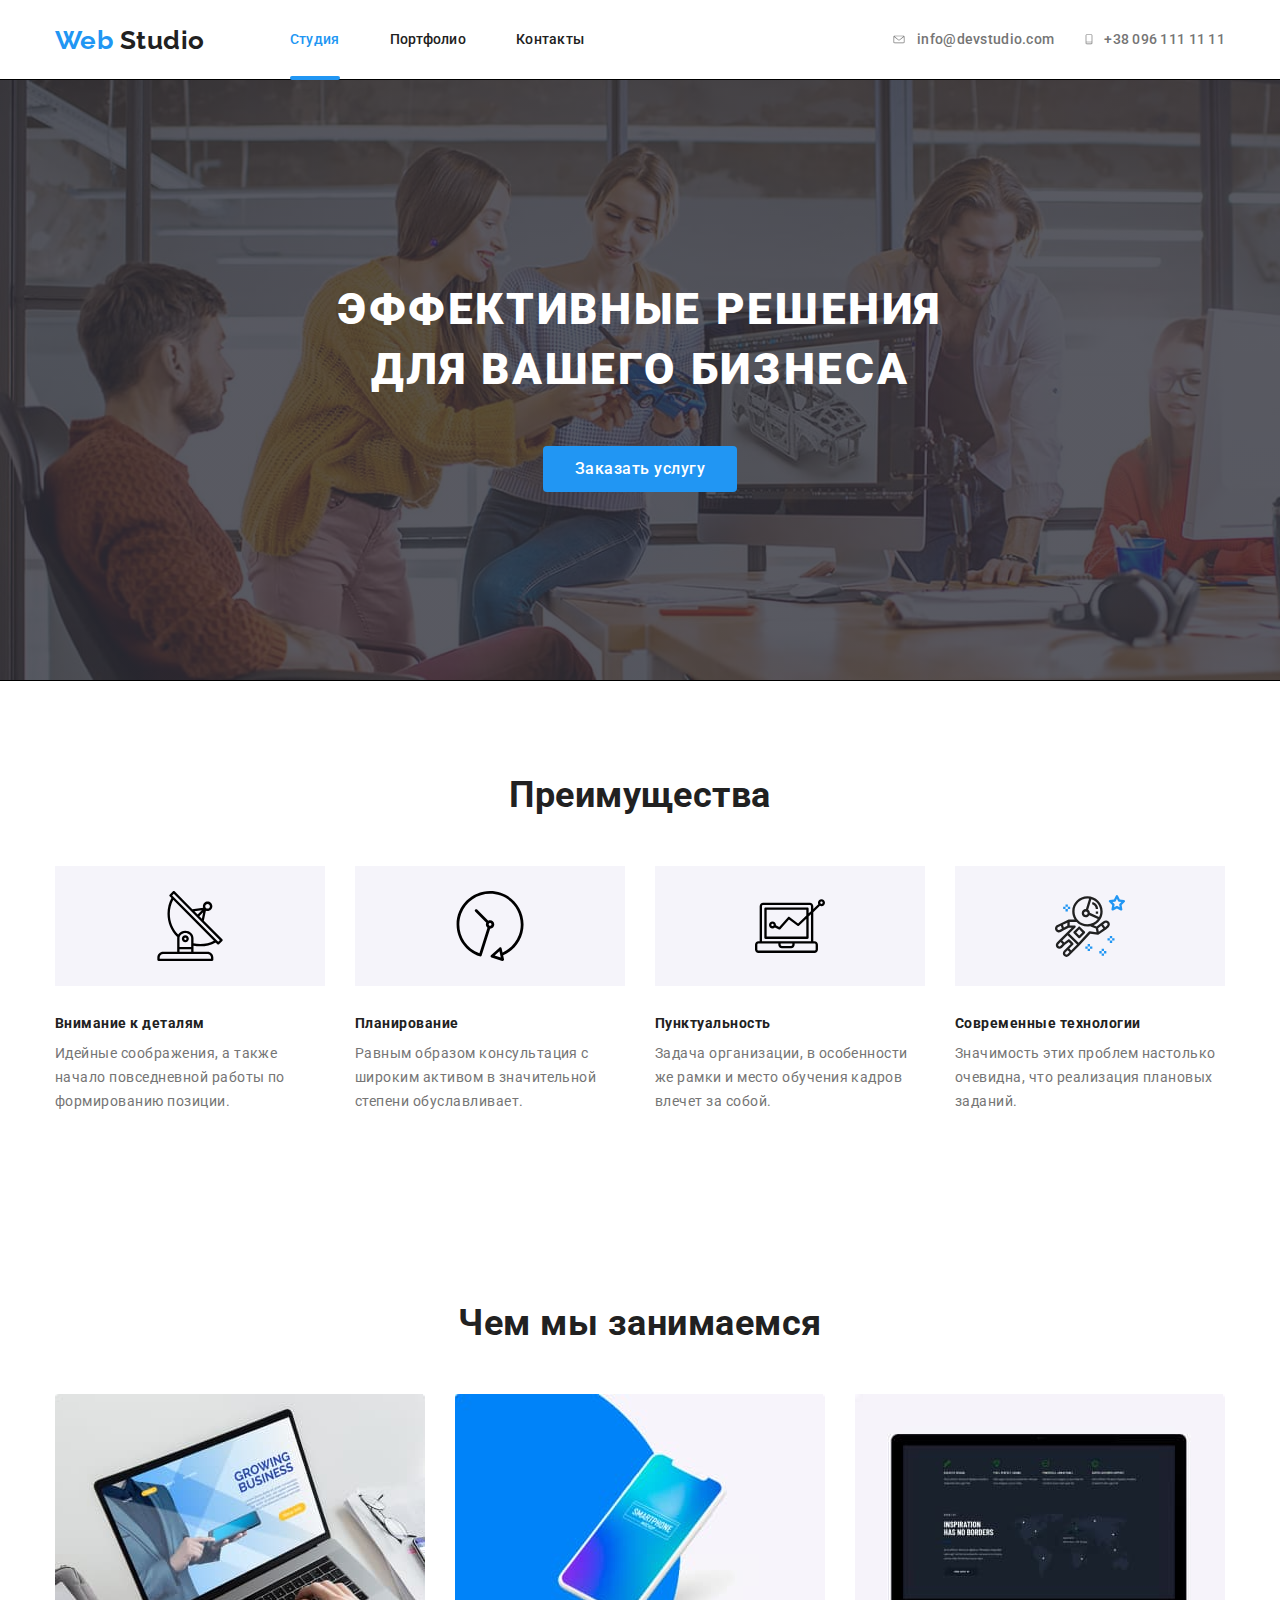
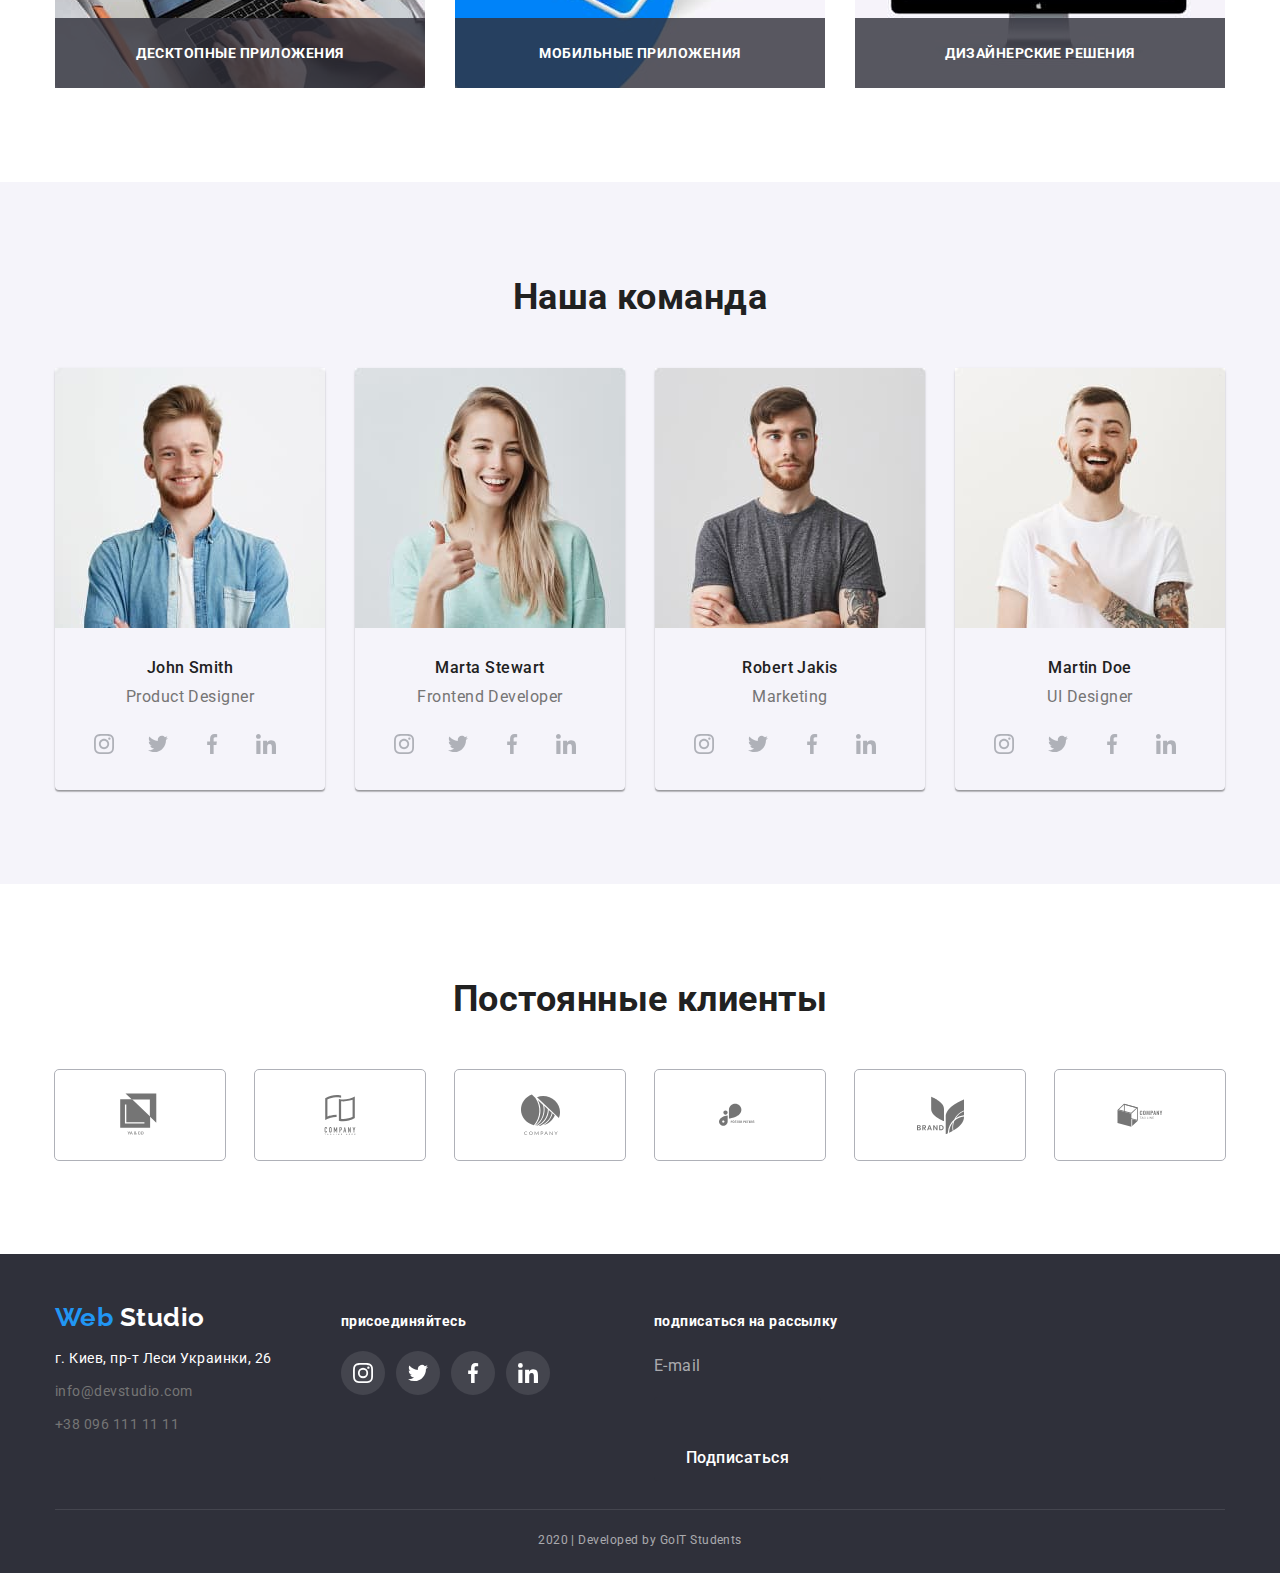
==== index.html @ e04cdd91 "Почти закончила ДЗ 5" ====
<!DOCTYPE html>
<html lang="ru">
  <head>
    <meta charset="UTF-8" />
    <meta name="viewport" content="width=device-width, initial-scale=1.0" />
    <title>Document</title>
    <link
      href="https://fonts.googleapis.com/css2?family=Raleway:wght@700&family=Roboto:wght@400;500;700;900&display=swap"
      rel="stylesheet"
    />
    <link
      rel="stylesheet"
      href="https://cdnjs.cloudflare.com/ajax/libs/modern-normalize/0.6.0/modern-normalize.min.css"
    />
    <link rel="stylesheet" href="./css/common.css" />
    <link rel="stylesheet" href="./css/main.css" />
  </head>
  <body class="body-page">
    <header class="page-header">
      <!-- Шапка -->
      <nav class="container main-nav">
        <!-- Логотип -->
        <a href="/" class="logo">
          Web <span class="logo color">Studio</span>
        </a>
        <!--Новигация-->
        <ul class="site-nav list">
          <li class="item"><a href="./index.html" class="link current">Студия</a></li>
          <li class="item">
            <a href="./portfolio.html" class="link">Портфолио</a>
          </li>
          <li class="item"><a href="/" class="link">Контакты</a></li>
        </ul>
        <!--Контакты-->
        <ul class="contact-nav list">
          <li class="item">
            <a href="mailto:info@devstudio.com" class="link"><svg class="icon-envelope" width="16" height="11"><use href="./img/symbol-defs.svg#icon-envelope"></use></svg>info@devstudio.com </a> 
          </li>
          <li class="item">
            <a href="tel:+380961111111" class="link"><svg class="icon-vector" width="10" height="15"><use href="./img/symbol-defs.svg#icon-Vector"></use></svg>+38 096 111 11 11</a>
          </li>
        </ul>
      </nav>
    </header>
    <main>
      <!--Герой!-->
      <section class="hero">
        <h1 class="hero-title">
          Эффективные решения<br />
          для вашего бизнеса
        </h1>
        <!--Кнопка-->
        <a href="/" class="button primary">Заказать услугу</a>
      </section>
      <!--Преимущества-->
      <section class="section">
        <div class="container">
          <h2 class="section-title">Преимущества</h2>
          <ul class="feature-list list">
            <li class="item">
              <div class="icon-feature">
              <svg class="icon-antenna" width="70" height="70"><use href="./img/symbol-defs.svg#icon-antenna"></use></svg></div>
              <h3 class="title">Внимание к деталям</h3>
              <p class="text">
                Идейные соображения, а также начало повседневной работы по
                формированию позиции.
              </p>
            </li>

            <li class="item">
              <div class="icon-feature">
              <svg class="icon-clock" width="70" height="70"><use href="./img/symbol-defs.svg#icon-Clock"></use></svg></div>
              <h3 class="title">Планирование</h3>
              <p class="text">
                Равным образом консультация с широким активом в значительной
                степени обуславливает.
              </p>
            </li>

            <li class="item">
              <div class="icon-feature">
                <svg class="icon-picture" width="70" height="70"><use href="./img/symbol-defs.svg#icon-Picture"></use></svg></div>
              <h3 class="title">Пунктуальность</h3>
              <p class="text">
                Задача организации, в особенности же рамки и место обучения
                кадров влечет за собой.
              </p>
            </li>

            <li class="item">
              <div class="icon-feature">
              <svg class="icon-picture last" width="70" height="70"><use href="./img/symbol-defs.svg#icon-Picture1"></use></svg></div>
              <h3 class="title">Современные технологии</h3>
              <p class="text">
                Значимость этих проблем настолько очевидна, что реализация
                плановых заданий.
              </p>
            </li>
          </ul>
        </div>
      </section>
      <!-- Чем мы занимаемся -->
      <section class="section">
        <div class="container">
          <h2 class="section-title">Чем мы занимаемся</h2>
          <ul class="skill-list list">
            <li class="item">
              <img
                class="image"
                src="./img/img1.jpg"
                alt="ноутбук"
                width="370"
              />
              <h3 class="title">Десктопные приложения</h3>
            </li>

            <li class="item">
              <img
                class="image"
                src="./img/img2.jpg"
                alt="смартфон"
                width="370"
              />
              <h3 class="title">Мобильные приложения</h3>
            </li>

            <li class="item">
              <img
                class="image"
                src="./img/img3.jpg"
                alt="монитор"
                width="370"
              />
              <h3 class="title">Дизайнерские решения</h3>
            </li>
          </ul>
        </div>
      </section>
      <!-- Наша команда -->
      <section class="section team">
        <div class="container">
          <h2 class="section-title">Наша команда</h2>
          <ul class="team-list list">
            <li class="item">
              <img
                class="foto"
                src="./img/foto1.jpg"
                alt="фото сотрудника1"
                width="270"
              />
              <h3 class="title">John Smith</h3>
              <p class="specialty">Product Designer</p>
              <ul class="socials list">
                <li class="name">
                  <a href="/" class="icon"
                    ><svg class="icon-socials" width="20" height="20"><use href="./img/symbol-defs.svg#icon-instagram"></use></svg></a>
                </li>
                <li class="name">
                  <a href="/" class="icon"
                    ><svg class="icon-socials" width="20" height="20"><use href="./img/symbol-defs.svg#icon-twitter"></use></svg></a>
                </li>
                <li class="name">
                  <a href="/" class="icon"
                    ><svg class="icon-socials" width="20" height="20"><use href="./img/symbol-defs.svg#icon-facebook"></use></svg></a>
                </li>
                <li class="name">
                  <a href="/" class="icon"
                    ><svg class="icon-socials" width="20" height="20"><use href="./img/symbol-defs.svg#icon-linkedin"></use></svg></a>
                </li>
              </ul>
            </li>
            <li class="item">
              <img
                class="foto"
                src="./img/foto2.jpg"
                alt="фото сотрудника2"
                width="270"
              />
              <h3 class="title">Marta Stewart</h3>
              <p class="specialty">Frontend Developer</p>
              <ul class="socials list">
                <li class="name">
                  <a href="/" class="icon"
                    ><svg class="icon-socials" width="20" height="20"><use href="./img/symbol-defs.svg#icon-instagram"></use></svg></a>
                </li>
                <li class="name">
                  <a href="/" class="icon"
                    ><svg class="icon-socials" width="20" height="20"><use href="./img/symbol-defs.svg#icon-twitter"></use></svg></a>
                </li>
                <li class="name">
                  <a href="/" class="icon"
                    ><svg class="icon-socials" width="20" height="20"><use href="./img/symbol-defs.svg#icon-facebook"></use></svg></a>
                </li>
                <li class="name">
                  <a href="/" class="icon"
                    ><svg class="icon-socials" width="20" height="20"><use href="./img/symbol-defs.svg#icon-linkedin"></use></svg></a>
                </li>
              </ul>
            </li>
            <li class="item">
              <img
                class="foto"
                src="./img/foto3.jpg"
                alt="фото сотрудника3"
                width="270"
              />
              <h3 class="title">Robert Jakis</h3>
              <p class="specialty">Marketing</p>
              <ul class="socials list">
                <li class="name">
                  <a href="/" class="icon"
                    ><svg class="icon-socials" width="20" height="20"><use href="./img/symbol-defs.svg#icon-instagram"></use></svg></a>
                </li>
                <li class="name">
                  <a href="/" class="icon"
                    ><svg class="icon-socials" width="20" height="20"><use href="./img/symbol-defs.svg#icon-twitter"></use></svg></a>
                </li>
                <li class="name">
                  <a href="/" class="icon"
                    ><svg class="icon-socials" width="20" height="20"><use href="./img/symbol-defs.svg#icon-facebook"></use></svg></a>
                </li>
                <li class="name">
                  <a href="/" class="icon"
                    ><svg class="icon-socials" width="20" height="20"><use href="./img/symbol-defs.svg#icon-linkedin"></use></svg></a>
                </li>
              </ul>
            </li>
            <li class="item">
              <img
                class="foto"
                src="./img/foto4.jpg"
                alt="фото сотрудника4"
                width="270"
              />
              <h3 class="title">Martin Doe</h3>
              <p class="specialty">UI Designer</p>
              <ul class="socials list">
                <li class="name">
                  <a href="/" class="icon"
                    ><svg class="icon-socials" width="20" height="20"><use href="./img/symbol-defs.svg#icon-instagram"></use></svg></a>
                </li>
                <li class="name">
                  <a href="/" class="icon"
                    ><svg class="icon-socials" width="20" height="20"><use href="./img/symbol-defs.svg#icon-twitter"></use></svg></a>
                </li>
                <li class="name">
                  <a href="/" class="icon"
                    ><svg class="icon-socials" width="20" height="20"><use href="./img/symbol-defs.svg#icon-facebook"></use></svg></a>
                </li>
                <li class="name">
                  <a href="/" class="icon"
                    ><svg class="icon-socials" width="20" height="20"><use href="./img/symbol-defs.svg#icon-linkedin"></use></svg></a>
                </li>
              </ul>
            </li>
          </ul>
        </div>
      </section>
      <!-- Постоянные клиенты -->
      <section class="section">
        <div class="container">
          <h2 class="section-title">Постоянные клиенты</h2>
          <ul class="client-list list">
            <li class="item">
              <a href="/" class="company-link"
                ><svg class="icon-client" width="44" height="49"><use href="./img/symbol-defs.svg#icon-Client1"></use></svg></a>
            </li>
            <li class="item">
              <a href="/" class="company-link"
                ><svg class="icon-client" width="40" height="52"><use href="./img/symbol-defs.svg#icon-Client2"></use></svg></a>
            </li>
            <li class="item">
              <a href="/" class="company-link"
                ><svg class="icon-client" width="41" height="42"><use href="./img/symbol-defs.svg#icon-Client3"></use></svg></a>
            </li>
            <li class="item">
              <a href="/" class="company-link"
                ><svg class="icon-client" width="80" height="42"><use href="./img/symbol-defs.svg#icon-Client4"></use></svg></a>
            </li>
            <li class="item">
              <a href="/" class="company-link"
                ><svg class="icon-client" width="59" height="47"><use href="./img/symbol-defs.svg#icon-Client5"></use></svg></a>
            </li>
            <li class="item">
              <a href="/" class="company-link"
                ><svg class="icon-client" width="88" height="45"><use href="./img/symbol-defs.svg#icon-Client6"></use></svg></a>
            </li>
          </ul>
        </div>
      </section>
    </main>
    <!--Футер-->
    <footer class="footer">
      <div class="container">
        <div class="footer-content">
          <div>
            <a href="/" class="logo">
              Web <span class="logo footer">Studio</span>
            </a>
            <address class="address">
              <p class="geo">г. Киев, пр-т Леси Украинки, 26</p>
              <a href="mailto:info@devstudio.com" class="mail"
                >info@devstudio.com</a
              >
              <a href="tel:+380961111111" class="contact"> +38 096 111 11 11</a>
            </address>
          </div>
          <div class="join">
            <p class="subscription">присоединяйтесь</p>
            <ul class="socials-netwok list">
              <li>
                <a href="" class="link instagram" aria-label="Ссылка на Instagram"></a>
              </li>
              <li>
                <a href="" class="link twitter" aria-label="Ссылка на Twitter"></a>
              </li>
              <li>
                <a href="" class="link facebook" aria-label="Ссылка на Facebook"></a>
              </li>
              <li>
                <a href="" class="link linkedin" aria-label="Ссылка на LinkedIn"></a>
              </li>
            </ul>
          </div>
          <div>
            <p class="subscription">подписаться на рассылку</p>
            <p class="email">E-mail</p>
            <a href="/" class="button footer">Подписаться</a>
          </div>
        </div>
        <p class="copyright">2020 | Developed by GoIT Students</p>
      </div>
    </footer>
  </body>
</html>
---- css/common.css ----
:root {
  --primary-text-color: #757575;
  --title-text-color: #212121;
  --accent-color: #2196f3;
  --primary-white-color: #ffffff;
  --bg-grey-color: #f5f4fa;
  --bg-dark-grey-color: #2f303a;
  --footer-text-color: rgba(255, 255, 255, 0.6);
  --bg-body-grey-color: rgba(47, 48, 58, 0.8);
}

.body-page {
  background-color: var(--primary-white-color);
  color: var(--primary-text-color);
  font-family: Roboto, sans-serif;
  letter-spacing: 0.03em;
}

/* Контейнер */
.container {
  margin-left: auto;
  margin-right: auto;
  /* outline: 2px solid blueviolet; */
  width: 1200px;
  padding-left: 15px;
  padding-right: 15px;
}

/* Утилиты*/
.list {
  list-style: none;
  padding: 0;
  margin: 0;
}
.link {
  text-decoration: none;
  font-family: inherit;
  color: inherit;
}
.image {
  display: block;
}

/* Шапка*/
.page-header {
  margin-top: auto;
  margin-bottom: auto;
}

.main-nav {
  display: flex;
  align-items: center;
}

/* Логотип */
.logo {
  color: var(--accent-color);
  font-family: Raleway, sans-serif;
  font-weight: 700;
  font-size: 26px;
  line-height: 1.19;
  text-decoration: none;
}
.logo.color {
  color: var(--title-text-color);
}
/* Новигация */
.site-nav {
  display: flex;
  margin-top: 0;
  margin-bottom: 0;
  margin-left: 85px;
}
.site-nav .item:not(:last-child) {
  margin-right: 50px;
}
.site-nav .link {
  padding-top: 32px;
  padding-bottom: 32px;
  display: block;

  color: var(--title-text-color);
  font-weight: 500;
  font-size: 14px;
  line-height: 1.14;
  letter-spacing: 0.02em;
  text-decoration: none;
  transition-property: all;
  transition-duration: 250ms;
  transition-timing-function: cubic-bezier(0.4, 0, 0.2, 1);
}
.site-nav .link:hover,
.site-nav .link:focus {
  color: var(--accent-color);
}
.site-nav .link.current {
  color: var(--accent-color);
}

.site-nav .item {position: relative;}

.site-nav .current::before{
position: absolute;
display: inline-block;
content: '';
background-color: var(--accent-color);
width: 100%;
height: 4px;
bottom: 0;
border-radius:2px}

/* Контакты  */
.contact-nav {
  display: flex;
  margin-left: auto;
  align-items: center;
}
.contact-nav .item:not(:last-child) {
  margin-right: 30px;
}
.contact-nav .link {
  display: flex;
  align-items: center;
  color: var(--primary-text-color);
  font-weight: 500;
  font-size: 14px;
  line-height: 1.14;
  letter-spacing: 0.02em;
  text-decoration: none;
  transition-property: all;
  transition-duration: 250ms;
  transition-timing-function: cubic-bezier(0.4, 0, 0.2, 1);
}
/* .contact-nav .link {fill: var(--primary-text-color);} */

.contact-nav .link:hover,
.contact-nav .link:focus {
  color: var(--accent-color);
}
.icon-envelope {
  margin-right: 10px;
  cursor: pointer;
  fill: currentColor;
}
/* .icon-envelope:hover,.icon-envelope:focus{fill: currentColor;} */

.icon-vector{
  margin-right: 10px;
  cursor: pointer;
  fill: currentColor;
}
/* .icon-vector:hover,.icon-vector:focus{fill: currentColor;} */


/* Кнопки */
.button {
  display: inline-block;
  border-radius: 4px;
  padding: 10px 32px;
  /* min-width: 200px; */
  margin-top: auto;
  margin-bottom: auto;
  cursor: pointer;

  background-color: var(--primary-white-color);
  color: var(--title-text-color);

  font-weight: 500;
  font-size: 16px;
  line-height: 1.62;
  text-decoration: none;
  text-align: center;
}
.button.primary {
  background-color: var(--accent-color);
  color: var(--primary-white-color);
}

.button.secondary {border-color: transparent;
background-color: var(--bg-grey-color);}
.button.secondary:hover,
.button.secondary:focus {
  background-color: var(--accent-color);
  color: var(--primary-white-color);
  text-align: center;
  box-shadow: 0px 2px 2px rgba(0, 0, 0, 0.12), 0px 1px 2px rgba(0, 0, 0, 0.08), 0px 3px 1px rgba(0, 0, 0, 0.1);
}


/* Футер */
.footer {
  padding-top: 48px;
  color: var(--primary-white-color);
  background-color: var(--bg-dark-grey-color);
}
.footer-content {
  display: flex;
  align-items: baseline;
  margin-bottom: 28px;
}
.address {
  display: flex;
  margin-bottom: auto;
  margin-top: auto;
  margin-right: 69px;
  flex-direction: column;
  align-items: baseline;

  color: var(--primary-text-color);
  font-weight: normal;
  font-size: 14px;
  line-height: 1.71;
  font-style: normal;
}
.geo {
  margin-bottom: 9px;
  color: var(--primary-white-color);
}
.mail {
  margin-bottom: 9px;
  text-decoration: none;
  color: inherit;
}
.contact {
  text-decoration: none;
  color: inherit;
}

.subscription {
  margin-top: auto;
  margin-bottom: 21px;
  font-weight: 700;
  font-size: 14px;
  line-height: 1.14;
}
.email {
  color: var(--footer-text-color);
  font-size: 16px;
  line-height: 1.87;
  display: flex;
  align-items: center;
}
.socials-netwok {
  display: flex;
}
.socials-netwok .link {
  margin-top: auto;
  margin-left: auto;
  margin-right: 11px;
  display: block;
  width: 44px;
  height: 44px;
  background-color: rgba(255, 255, 255, 0.1);
  background-repeat: no-repeat;
  background-position: center;
  border-radius: 50%;
}

.socials-netwok .link:nth-child(4n) {
  margin-right: auto;
}

.socials-netwok .instagram {
  background-image: url(../img/instagram-footer.svg);
}

.socials-netwok .twitter {
  background-image: url(../img/twitter-footer.svg);
}

.socials-netwok .facebook {
  background-image: url(../img/facebook-footer.svg);
}
.socials-netwok .linkedin { background-image: url(../img/linkedin-footer.svg);}

.socials-netwok .link:hover,
.socials-netwok .link:focus {
  background-color: var(--accent-color);
}
.join {
  margin-right: 93px;
  align-items: baseline;
}

.copyright {
  margin-top: auto;
  margin-bottom: auto;
  padding-top: 18px;
  padding-bottom: 21px;
  border-top: 1px solid rgba(255, 255, 255, 0.1);

  color: var(--footer-text-color);
  font-size: 12px;
  line-height: 2;
  text-align: center;
}
---- css/main.css ----
/* цвет основного текста  #757575  */
/* вторичный цвет #212121 */
/* цвет логотпа, ссылок при наведении и акцент #2196F3 */
/* белый цвет #FFFFFF */
/*цвет в футере rgba(255, 255, 255, 0.6);*/
/* цвет фона кнопок #F5F4FA */

/* Стили для index.html */

/* Герой */

.hero {
  text-align: center;
  margin-top: auto;
  margin-bottom: auto;
  margin-left: auto;
  margin-right: auto;
  padding-top: 200px;
  padding-bottom: 200px;
  background-color: darkgrey;
  max-width: 1600px;
  height: 600px;
  outline: 1px solid black;
  background-image: linear-gradient(
      to right,
      rgba(47, 48, 58, 0.8),
      rgba(47, 48, 58, 0.8)
    ),
    url("../img/Header.jpg");
  background-repeat: no-repeat;
  background-size: cover;
}

.hero-title {
  margin-top: 0px;
  margin-bottom: 46px;

  color: var(--primary-white-color);
  font-weight: 900;
  font-size: 44px;
  line-height: 1.36;
  text-align: center;
  letter-spacing: 0.06em;
  text-transform: uppercase;
}

/* Секции  */
.section {
  padding-top: 94px;
  padding-bottom: 94px;
}

.section-title {
  margin-top: 0;
  margin-bottom: 50px;
  color: var(--title-text-color);
  font-weight: 700;
  font-size: 36px;
  line-height: 1.17;
  text-align: center;
}

/* Преимущества */
.feature-list {
  display: flex;
  flex-wrap: wrap;
  margin-top: auto;
  margin-bottom: auto;
}
.feature-list .item {
  width: 270px;
  margin-right: 30px;
  margin-top: auto;
  margin-bottom: auto;
}
.feature-list .item:nth-child(4n) {
  margin-right: 0;
}

.icon-feature {
  display: flex;
  justify-content: center;
  align-items: center;
  margin-top: 0;
  margin-bottom: 30px;
  background-color: var(--bg-grey-color);
  width: 270px;
  height: 120px;
}


.feature-list .title {
  margin-top: 0;
  margin-bottom: 10px;
  color: var(--title-text-color);
  font-weight: 700;
  font-size: 14px;
  line-height: 1.14;
}
.feature-list .text {
  margin-top: 0;
  margin-bottom: 0;
  font-size: 14px;
  line-height: 1.71;
}

/* Чем мы занимаемся */
.skill-list {
  display: flex;
  flex-wrap: wrap;
  margin-top: auto;
  margin-bottom: auto;
}

.skill-list .item {
  width: 370px;
  margin-right: 30px;
  margin-top: auto;
  margin-bottom: auto;
  position: relative;
  display: flex;
  justify-content: center;
  cursor: pointer;
}

.skill-list .item:nth-child(3n) {
  margin-right: auto;
}

.skill-list .item::before {
  position: absolute;
  display: inline-block;
  content: '';
  background-color: rgba(47, 48, 58, 0.8);
  width: 100%;
  height: 70px;
  bottom: 0;}



.skill-list .title {
  bottom: 9%;
  margin: 0;
  color: var(--primary-white-color);
  font-weight: 700;
  font-size: 14px;
  line-height: 1.14;
  text-align: center;
  position: absolute;
  text-transform: uppercase;
}

/* Наша команда */
.team-list {
  display: flex;
  flex-wrap: wrap;
  margin-top: auto;
  margin-bottom: auto;
}

.team-list .item {
  margin-right: 30px;
  margin-top: auto;
  margin-bottom: auto;
  padding-bottom: 24px;
  box-shadow: 0px 2px 1px rgba(0, 0, 0, 0.2), 0px 1px 1px rgba(0, 0, 0, 0.14),
    0px 1px 3px rgba(0, 0, 0, 0.12);
  border-radius: 4px;
}

.team-list .item:nth-child(4n) {
  margin-right: auto;
}

.team-list .foto {
  display: block;
  margin-bottom: 30px;
}

.team {
  background-color: var(--bg-grey-color);
}

.team-list .title {
  margin-top: auto;
  margin-bottom: 10px;
  color: var(--title-text-color);
  font-weight: 500;
  font-size: 16px;
  line-height: 1.19;
  text-align: center;
}
.team-list .specialty {
  margin-top: 0;
  margin-bottom: 16px;
  font-size: 16px;
  line-height: 1.19;
  text-align: center;
}

.socials {
  display: flex;
  margin-top: 0;
  justify-content: center;
}

.icon {
  margin-right: 10px;
  width: 44px;
  height: 44px;
  display: flex;
  align-items: center;
  justify-content: center;
  border-radius: 50%;
  color: #AFB1B8;
  transition-property: all;
  transition-duration: 250ms;
  transition-timing-function: cubic-bezier(0.4, 0, 0.2, 1);
}

.icon:nth-child(4n) {
  margin-right: 0;
}

.socials .icon:hover, 
.socials .icon:focus {color: #ffffff;}

.icon:hover,.icon:focus {background-color: var(--accent-color);}

.icon-socials {fill: currentColor}
.icon-socials:focus,.icon-socials:hover {fill: #ffffff;}


/* Постоянные клиенты */
.client-list {
  display: flex;
  flex-wrap: nowrap;
  margin-top: auto;
  margin-bottom: auto;
  justify-content: center;
}

.client-list .item {margin-right: 30px;}
.client-list .item:nth-child(6n) {margin-right: 0;}

.company-link{
justify-content: center;
align-items: center;
display: flex;
color: var(--primary-text-color);
width: 170px;
height: 90px;
outline: 1px solid #AFB1B8;
border-radius: 4px;
/* margin-right: 30px; */
margin-top: auto;
margin-bottom: auto;
transition-property: all;
  transition-duration: 250ms;
  transition-timing-function: cubic-bezier(0.4, 0, 0.2, 1);
}

.client-list .company-link:hover,
.client-list .company-link:focus {outline: 1px solid var(--accent-color);
  color: var(--accent-color);
}

.icon-client {fill: currentColor}
/* .icon-client:hover, .icon-client:focus {fill: var(--accent-color);} */

/* Стили для portfolio.html */
.section-button {
  margin-top: 0;
  margin-bottom: 34px;
  text-align: center;
}
.portfolio-list {
  display: flex;
  flex-wrap: wrap;
  /* margin-top: auto;
  margin-bottom: auto; */
  margin: -15px;
}

.portfolio-list .link {display: block;}

.portfolio-list .item {
  width: 370px;
  margin: 15px;
  /* margin-top: 0;
  margin-bottom: 30px;
  margin-right: 30px; */
  /* background: #ffffff;
  border: 1px solid #eeeeee; */
  border-top-right-radius: 5px;
  border-top-left-radius: 5px;
  overflow: hidden;
  transition-property: all;
  transition-duration: 250ms;
  transition-timing-function: cubic-bezier(0.4, 0, 0.2, 1);
}

.portfolio-list .item:hover {box-shadow: 1px 4px 6px rgba(0, 0, 0, 0.16), 0px 4px 4px rgba(0, 0, 0, 0.06),
  0px 1px 1px rgba(0, 0, 0, 0.12);}

.portfolio-list .item:nth-child(3n) {
  margin-right: 0px;
}

.portfolio-list .item:nth-last-child(-n + 3) {
  margin-bottom: 0px;
}

.cover {
  position: relative;
  overflow: hidden;
}

.overlay {
  padding: 63px 24px;
  position: absolute;
  bottom: 0;
  content: '';
  display: inline-block;
  width: 100%;
  height: 100%;
  background-color: rgba(33, 150, 243, 0.9);
  transform: translateY(100%);
  opacity: 0;
  transition-property: all;
  transition-duration: 250ms;
  transition-timing-function: cubic-bezier(0.4, 0, 0.2, 1);}

  .overlay-text {
    margin: 0;
    color: var(--primary-white-color);
    font-weight: 500;
    font-size: 18px;
    line-height: 1.56;
  }

.item:hover .overlay {
  transform: translateY(0%);
  opacity: 1;
}
  
.portfolio-list .title {
  font-weight: 700;
  font-size: 18px;
  line-height: 2;

  letter-spacing: 0.06em;
  color: var(--title-text-color);
  margin-top: 20px;
  margin-bottom: 4px;
}
.portfolio-list .subtitle {
  font-weight: 500;
  font-size: 16px;
  line-height: 2;
  margin-top: auto;
  margin-bottom: 20px;
}

.desc-card {
  padding-left: 24px;
  padding-right: 24px;
  padding-bottom: 20px;
}
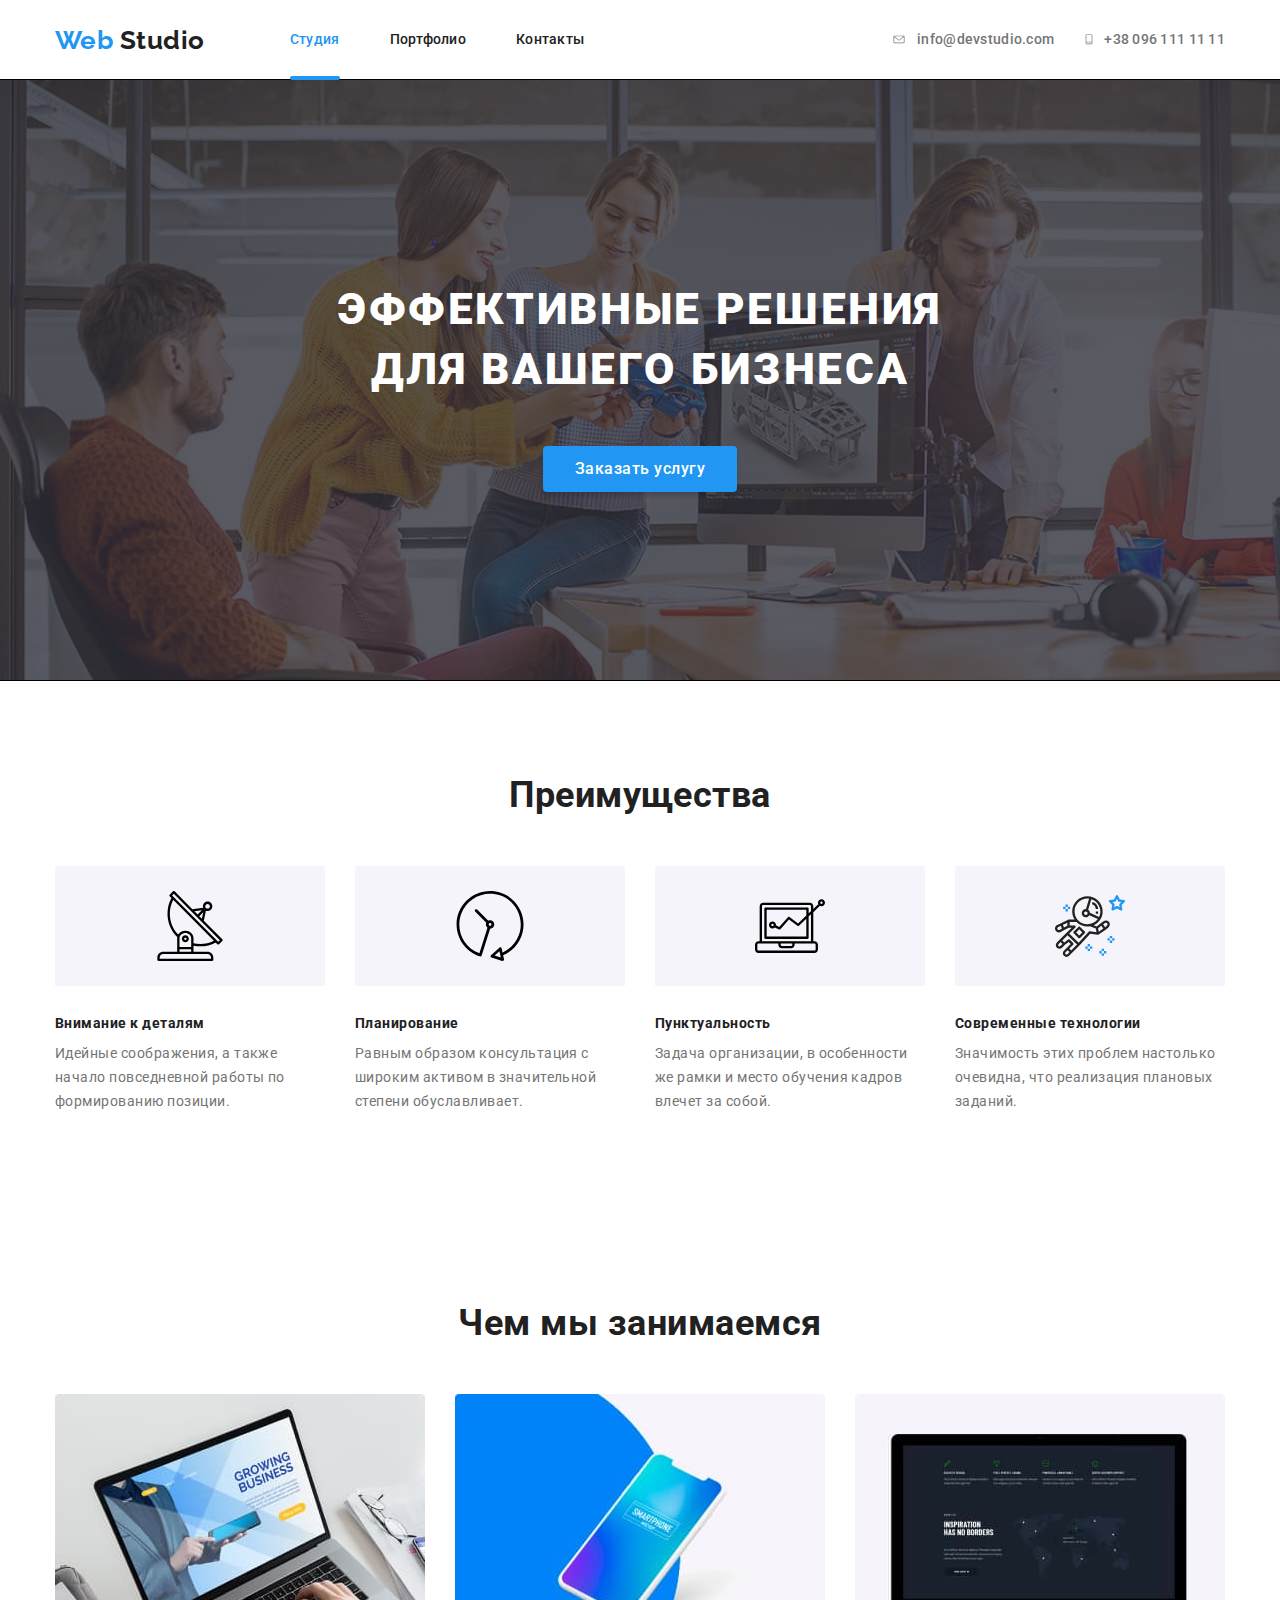
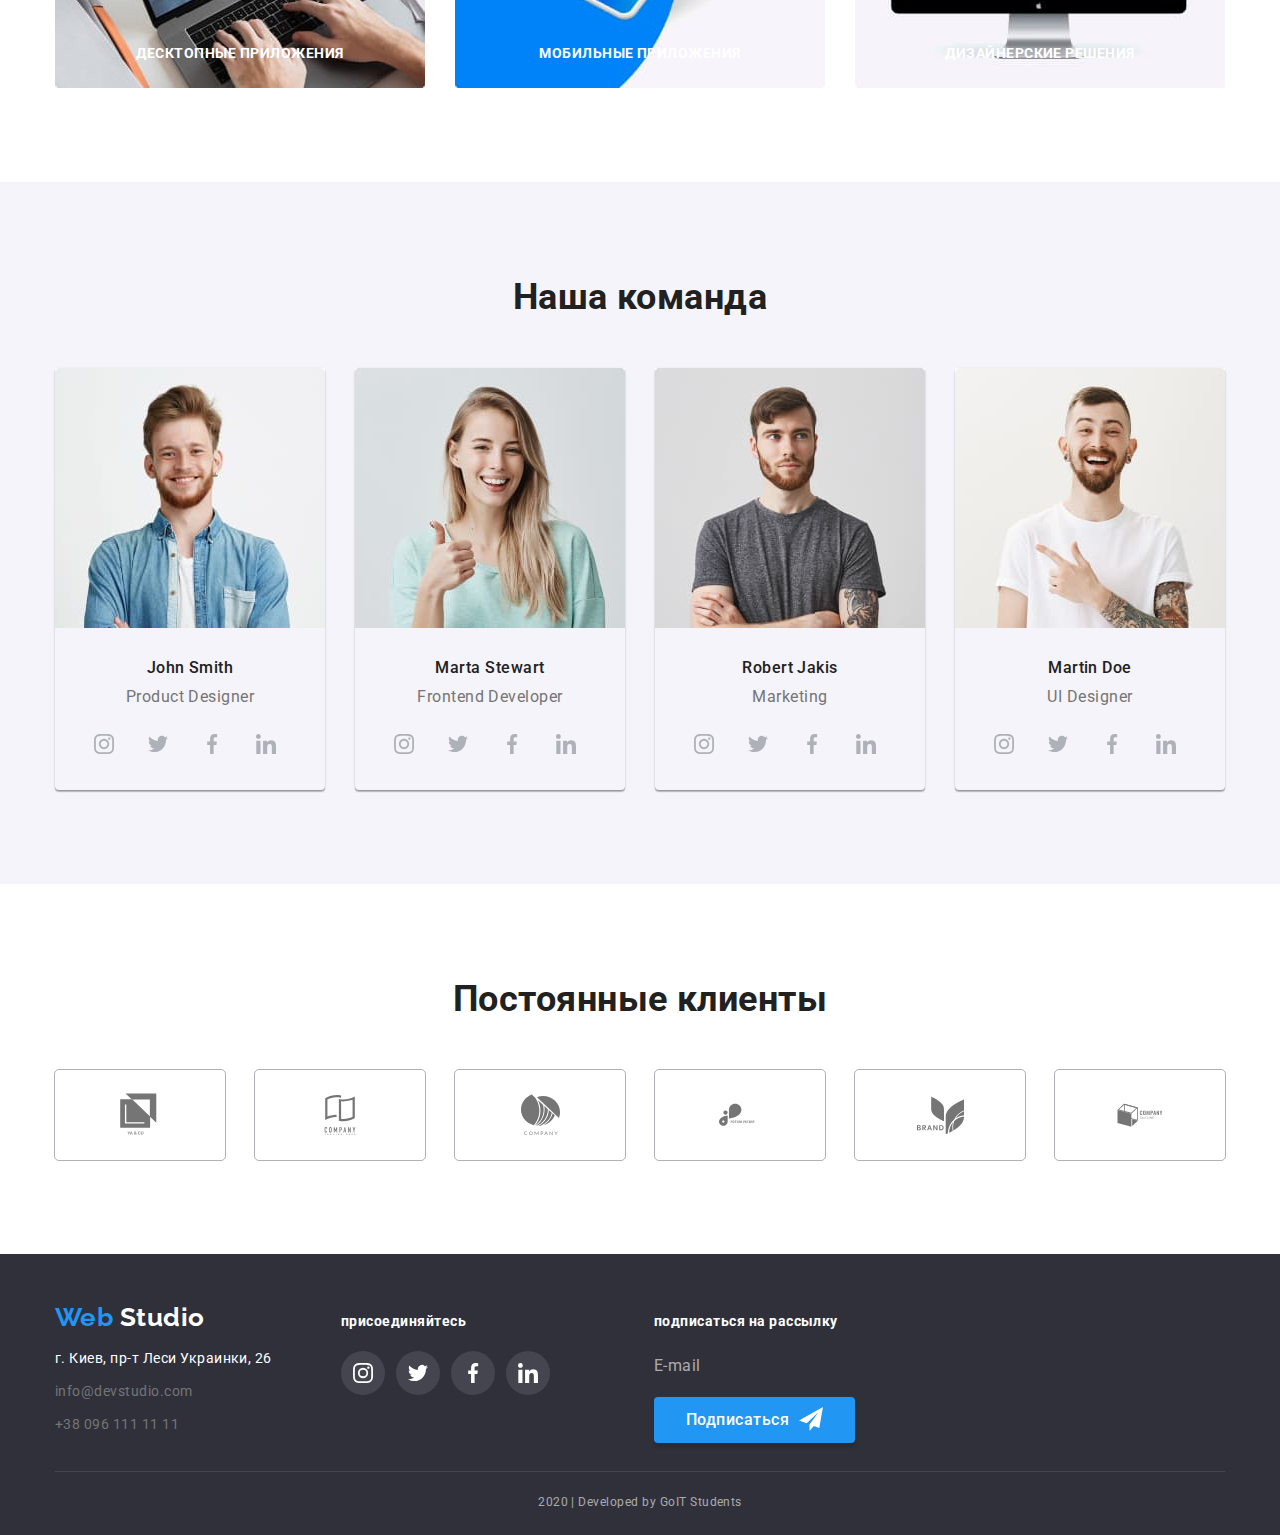
==== commit af75f92f: "Готовая ДЗ номер 5" ====
--- a/index.html
+++ b/index.html
@@ -325,7 +325,7 @@
           <div>
             <p class="subscription">подписаться на рассылку</p>
             <p class="email">E-mail</p>
-            <a href="/" class="button footer">Подписаться</a>
+            <a href="/" class="button third">Подписаться</a>
           </div>
         </div>
         <p class="copyright">2020 | Developed by GoIT Students</p>
--- a/css/common.css
+++ b/css/common.css
@@ -130,6 +130,8 @@
   transition-property: all;
   transition-duration: 250ms;
   transition-timing-function: cubic-bezier(0.4, 0, 0.2, 1);
+   
+  
 }
 /* .contact-nav .link {fill: var(--primary-text-color);} */
 
@@ -154,7 +156,7 @@
 
 /* Кнопки */
 .button {
-  display: inline-block;
+  display: inline-flex;
   border-radius: 4px;
   padding: 10px 32px;
   /* min-width: 200px; */
@@ -170,6 +172,10 @@
   line-height: 1.62;
   text-decoration: none;
   text-align: center;
+  box-shadow: 0px 4px 4px rgba(0, 0, 0, 0.15);
+  transition-property: all;
+  transition-duration: 250ms;
+  transition-timing-function: cubic-bezier(0.4, 0, 0.2, 1);
 }
 .button.primary {
   background-color: var(--accent-color);
@@ -185,6 +191,20 @@
   text-align: center;
   box-shadow: 0px 2px 2px rgba(0, 0, 0, 0.12), 0px 1px 2px rgba(0, 0, 0, 0.08), 0px 3px 1px rgba(0, 0, 0, 0.1);
 }
+
+.button.third {background-color: var(--accent-color);
+  color: var(--primary-white-color);}
+
+.button.third::after{
+  content: '';
+  width: 24px;
+  height: 24px;
+  margin-left: 10px;
+  background-image: url(../img/icon-send.svg);
+  background-repeat: no-repeat;
+  background-position: center;
+  background-size: contain;
+} 
 
 
 /* Футер */
@@ -254,6 +274,9 @@
   background-repeat: no-repeat;
   background-position: center;
   border-radius: 50%;
+  transition-property: all;
+  transition-duration: 250ms;
+  transition-timing-function: cubic-bezier(0.4, 0, 0.2, 1);
 }
 
 .socials-netwok .link:nth-child(4n) {
--- a/css/main.css
+++ b/css/main.css
@@ -127,7 +127,10 @@
   margin-right: auto;
 }
 
-.skill-list .item::before {
+.skill-list .item::
+
+
+{
   position: absolute;
   display: inline-block;
   content: '';
@@ -256,8 +259,8 @@
 margin-top: auto;
 margin-bottom: auto;
 transition-property: all;
-  transition-duration: 250ms;
-  transition-timing-function: cubic-bezier(0.4, 0, 0.2, 1);
+transition-duration: 250ms;
+transition-timing-function: cubic-bezier(0.4, 0, 0.2, 1);
 }
 
 .client-list .company-link:hover,
@@ -296,8 +299,9 @@
   border-top-left-radius: 5px;
   overflow: hidden;
   transition-property: all;
-  transition-duration: 250ms;
+  transition-duration: 2500ms;
   transition-timing-function: cubic-bezier(0.4, 0, 0.2, 1);
+  
 }
 
 .portfolio-list .item:hover {box-shadow: 1px 4px 6px rgba(0, 0, 0, 0.16), 0px 4px 4px rgba(0, 0, 0, 0.06),
